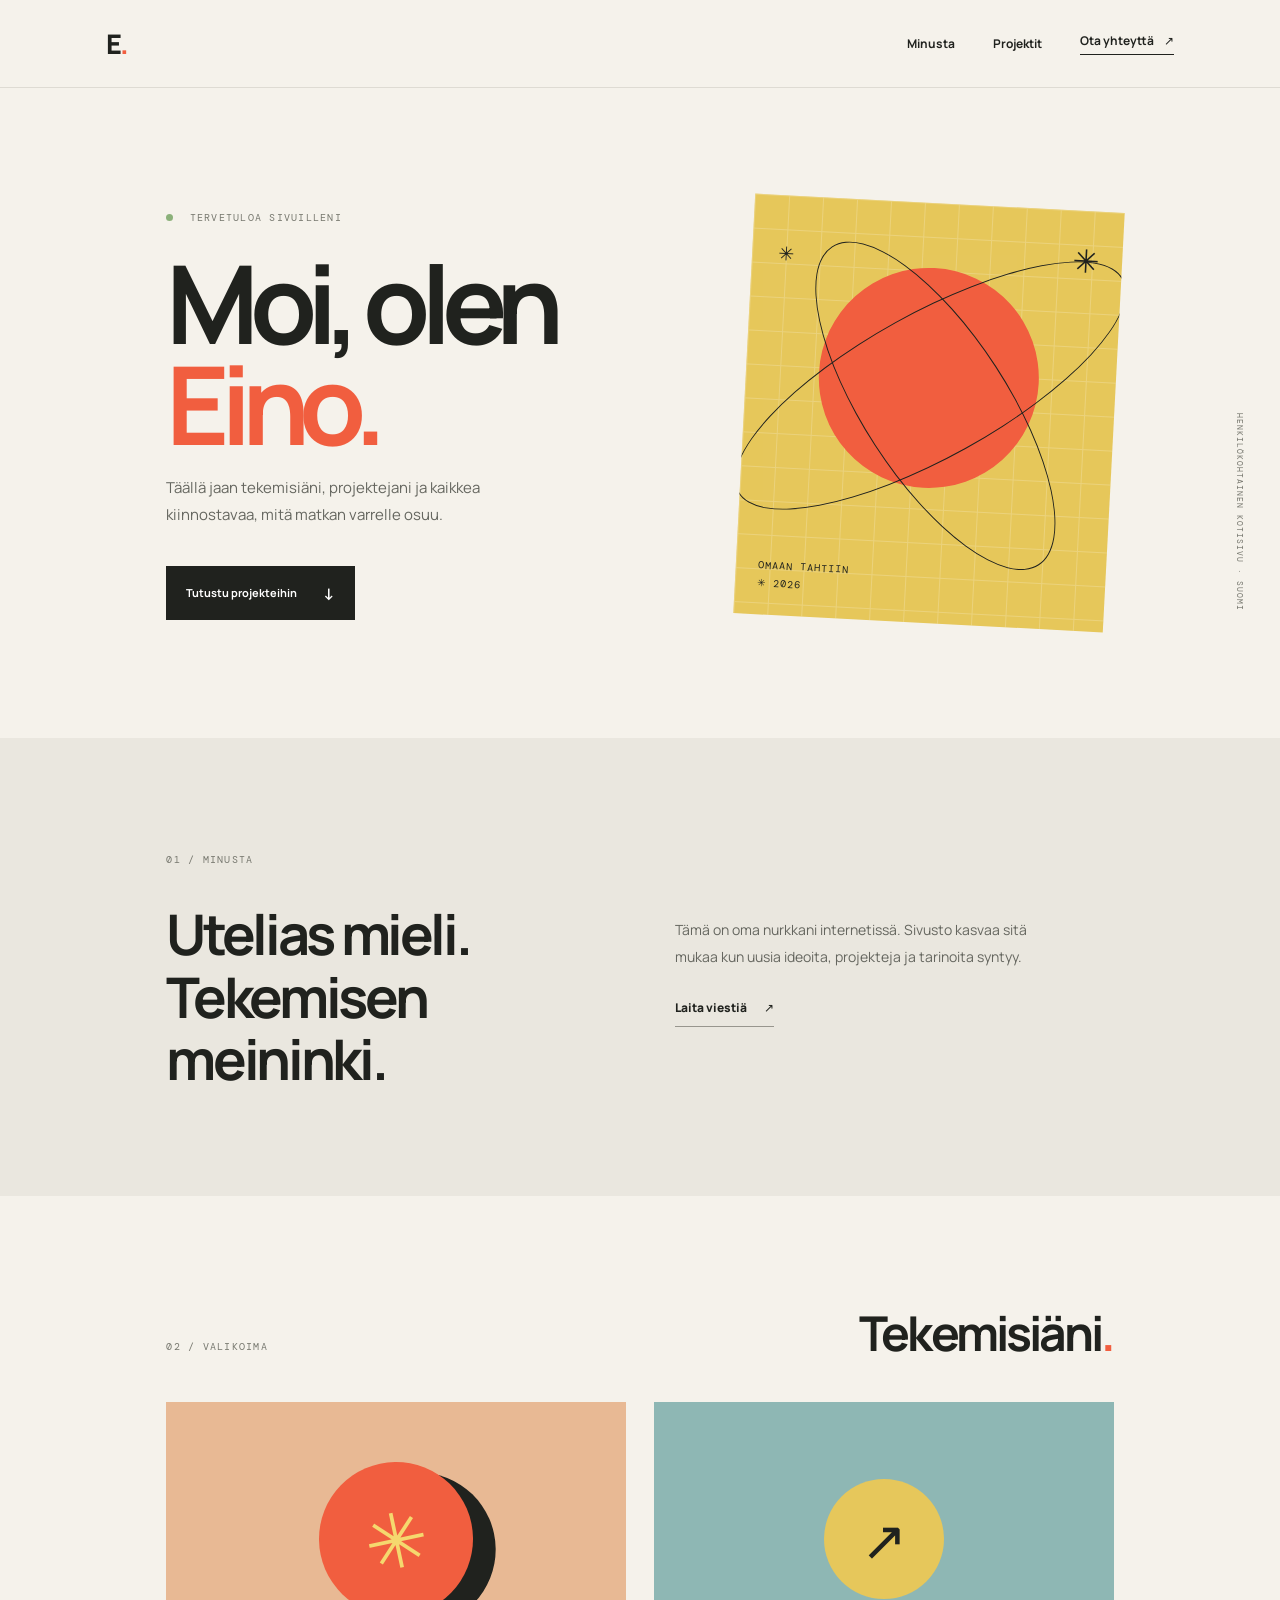
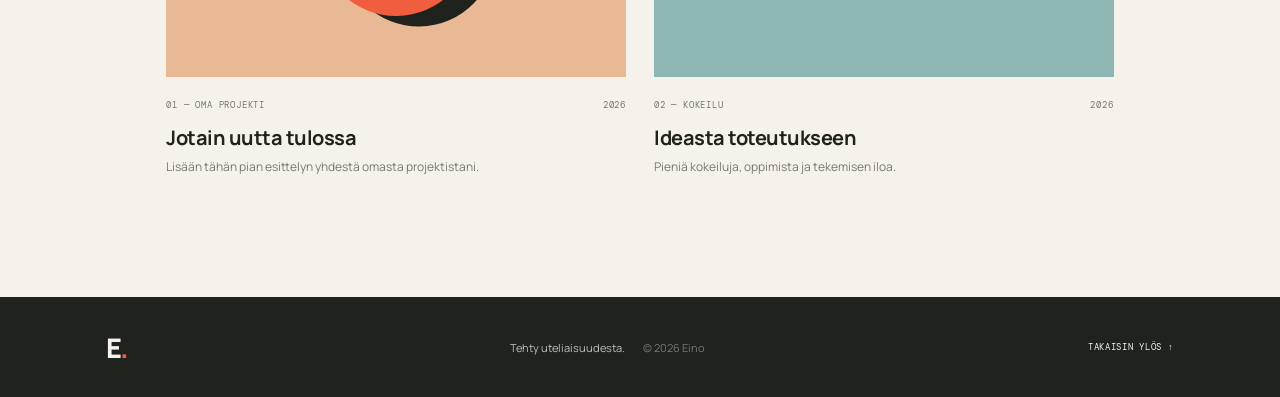
==== index.html @ bc787da9 "Create Finnish personal website with Pages deployment" ====
<!doctype html>
<html lang="fi">
  <head>
    <meta charset="utf-8" />
    <meta name="viewport" content="width=device-width, initial-scale=1" />
    <meta name="theme-color" content="#f5f2eb" />
    <meta name="description" content="Eino – henkilökohtainen kotisivu ja valikoima projekteja." />
    <title>Eino — kotisivu</title>
    <link rel="preconnect" href="https://fonts.googleapis.com" />
    <link rel="preconnect" href="https://fonts.gstatic.com" crossorigin />
    <link href="https://fonts.googleapis.com/css2?family=DM+Mono:wght@400;500&family=Manrope:wght@400;500;600;700;800&display=swap" rel="stylesheet" />
    <link rel="stylesheet" href="style.css" />
  </head>
  <body>
    <header class="topbar">
      <a class="wordmark" href="#alku" aria-label="Eino, alkuun">E<span>.</span></a>
      <nav aria-label="Päänavigaatio">
        <a href="#minusta">Minusta</a>
        <a href="#projektit">Projektit</a>
        <a class="nav-contact" href="https://github.com/Eino050">Ota yhteyttä <span>↗</span></a>
      </nav>
    </header>

    <main>
      <section class="hero" id="alku">
        <div class="hero-copy">
          <p class="eyebrow"><span class="status-dot"></span> TERVETULOA SIVUILLENI</p>
          <h1>Moi, olen<br /><span>Eino.</span></h1>
          <p class="intro">Täällä jaan tekemisiäni, projektejani ja kaikkea kiinnostavaa, mitä matkan varrelle osuu.</p>
          <a class="button" href="#projektit">Tutustu projekteihin <span>↓</span></a>
        </div>
        <div class="hero-art" aria-label="Abstrakti värikäs taideteos" role="img">
          <div class="art-grid"></div>
          <div class="sun"></div>
          <div class="orbit orbit-one"></div>
          <div class="orbit orbit-two"></div>
          <div class="art-label">OMAAN TAHTIIN<br />✳︎ 2026</div>
          <span class="spark spark-one">✳</span><span class="spark spark-two">✳</span>
        </div>
        <span class="vertical-note">HENKILÖKOHTAINEN KOTISIVU · SUOMI</span>
      </section>

      <section class="about section" id="minusta">
        <p class="eyebrow">01 / MINUSTA</p>
        <div class="about-content">
          <h2>Utelias mieli.<br />Tekemisen meininki.</h2>
          <div>
            <p>Tämä on oma nurkkani internetissä. Sivusto kasvaa sitä mukaa kun uusia ideoita, projekteja ja tarinoita syntyy.</p>
            <a class="text-link" href="https://github.com/Eino050">Laita viestiä <span>↗</span></a>
          </div>
        </div>
      </section>

      <section class="projects section" id="projektit">
        <div class="section-heading">
          <p class="eyebrow">02 / VALIKOIMA</p>
          <h2>Tekemisiäni<span>.</span></h2>
        </div>
        <div class="project-grid">
          <article class="project-card project-orange">
            <div class="project-visual visual-shape"><span>✳</span></div>
            <div class="project-meta"><span>01 — OMA PROJEKTI</span><span>2026</span></div>
            <h3>Jotain uutta tulossa</h3>
            <p>Lisään tähän pian esittelyn yhdestä omasta projektistani.</p>
          </article>
          <article class="project-card project-blue">
            <div class="project-visual visual-lines"><span>↗</span></div>
            <div class="project-meta"><span>02 — KOKEILU</span><span>2026</span></div>
            <h3>Ideasta toteutukseen</h3>
            <p>Pieniä kokeiluja, oppimista ja tekemisen iloa.</p>
          </article>
        </div>
      </section>
    </main>

    <footer>
      <a class="wordmark" href="#alku">E<span>.</span></a>
      <p>Tehty uteliaisuudesta. <span>© 2026 Eino</span></p>
      <a class="back-top" href="#alku">TAKAISIN YLÖS ↑</a>
    </footer>
  </body>
</html>
---- style.css ----
:root {
  font-family: "Manrope", sans-serif;
  color: #20221e;
  background: #f5f2eb;
  font-synthesis: none;
  text-rendering: optimizeLegibility;
  --paper: #f5f2eb;
  --ink: #20221e;
  --orange: #f15e3f;
  --mono: "DM Mono", monospace;
}

* { box-sizing: border-box; }
html { scroll-behavior: smooth; }
body { margin: 0; }
a { color: inherit; text-decoration: none; }
.topbar { height: 88px; padding: 0 8.3%; display: flex; justify-content: space-between; align-items: center; border-bottom: 1px solid #dedbd3; }
.wordmark { font-size: 27px; font-weight: 800; letter-spacing: -2px; }
.wordmark span, .section-heading h2 span { color: var(--orange); }
nav { display: flex; align-items: center; gap: 38px; font-size: 12px; font-weight: 700; }
nav a { transition: color .2s; }
nav a:hover, .text-link:hover { color: var(--orange); }
.nav-contact { border-bottom: 1px solid var(--ink); padding-bottom: 5px; }
.nav-contact span { margin-left: 8px; }
.hero { min-height: 650px; padding: 95px 13% 100px; display: flex; align-items: center; position: relative; overflow: hidden; }
.hero-copy { width: 52%; position: relative; z-index: 2; }
.eyebrow { font: 10px var(--mono); letter-spacing: 1.25px; color: #77786f; }
.status-dot { display: inline-block; width: 7px; height: 7px; margin-right: 9px; background: #8bb17a; border-radius: 50%; }
h1 { margin: 29px 0 20px; font-size: clamp(68px, 8.5vw, 112px); line-height: .92; letter-spacing: -.09em; font-weight: 700; }
h1 span { color: var(--orange); }
.intro { max-width: 365px; color: #65665f; font-size: 15px; line-height: 1.8; }
.button { display: inline-flex; gap: 26px; align-items: center; margin-top: 23px; padding: 16px 20px; background: var(--ink); color: white; font-size: 11px; font-weight: 700; transition: transform .2s, background .2s; }
.button:hover { background: var(--orange); transform: translateY(-2px); }
.button span { font-size: 16px; }
.hero-art { width: 370px; height: 420px; background: #e6c75b; position: absolute; right: 13%; top: 50%; transform: translateY(-50%) rotate(3deg); overflow: hidden; }
.art-grid { position: absolute; inset: 0; opacity: .2; background-image: linear-gradient(#fff 1px, transparent 1px), linear-gradient(90deg, #fff 1px, transparent 1px); background-size: 34px 34px; }
.sun { position: absolute; width: 220px; height: 220px; border-radius: 50%; background: #f15e3f; top: 65px; left: 73px; }
.orbit { position: absolute; border: 1px solid #20221e; border-radius: 50%; width: 440px; height: 145px; left: -35px; top: 110px; transform: rotate(-32deg); }
.orbit-two { transform: rotate(54deg); width: 380px; left: 1px; top: 130px; }
.art-label { position: absolute; bottom: 22px; left: 22px; font: 10px/1.8 var(--mono); letter-spacing: 1px; }
.spark { position: absolute; font-size: 32px; }.spark-one { right: 23px; top: 28px; }.spark-two { left: 26px; top: 45px; font-size: 19px; }
.vertical-note { position: absolute; right: 35px; top: 50%; writing-mode: vertical-rl; font: 8px var(--mono); letter-spacing: 1px; color: #77786f; }
.section { padding: 105px 13%; }
.about { background: #eae7df; }
.about-content { display: grid; grid-template-columns: 1fr 1fr; gap: 70px; align-items: start; margin-top: 37px; }
h2 { margin: 0; font-size: clamp(34px, 4.5vw, 56px); line-height: 1.12; letter-spacing: -.06em; }
.about-content > div { max-width: 390px; color: #65665f; font-size: 14px; line-height: 1.9; }
.text-link { display: inline-block; margin-top: 13px; color: var(--ink); font-weight: 800; font-size: 12px; border-bottom: 1px solid #98968e; padding-bottom: 6px; }
.text-link span { margin-left: 15px; }
.projects { padding-top: 110px; padding-bottom: 120px; }
.section-heading { display: flex; justify-content: space-between; align-items: end; margin-bottom: 42px; }
.section-heading .eyebrow { margin-bottom: 7px; }
.section-heading h2 { font-size: 48px; }
.project-grid { display: grid; grid-template-columns: 1fr 1fr; gap: 28px; }
.project-visual { height: 275px; display: grid; place-items: center; overflow: hidden; }
.project-orange .project-visual { background: #e8b994; }
.project-blue .project-visual { background: #8eb7b4; }
.visual-shape span { width: 154px; height: 154px; display: grid; place-items: center; border-radius: 50%; background: var(--orange); font-size: 76px; color: #f5d86e; box-shadow: 20px 15px 0 #20221e; transform: rotate(-12deg); }
.visual-lines { background-image: repeating-linear-gradient(135deg, transparent 0 20px, #20221e 21px 22px); }
.visual-lines span { width: 120px; height: 120px; display: grid; place-items: center; background: #e6c75b; border-radius: 50%; font-size: 55px; }
.project-meta { display: flex; justify-content: space-between; margin-top: 22px; font: 9px var(--mono); letter-spacing: .8px; color: #77786f; }
.project-card h3 { margin: 13px 0 6px; font-size: 20px; letter-spacing: -.5px; }
.project-card > p { margin: 0; color: #77786f; font-size: 12px; line-height: 1.7; }
footer { min-height: 100px; padding: 25px 8.3%; display: flex; align-items: center; justify-content: space-between; background: var(--ink); color: var(--paper); }
footer p { font-size: 11px; color: #c2c1b9; } footer p span { margin-left: 16px; color: #77786f; }
.back-top { font: 9px var(--mono); letter-spacing: .7px; }

@media (max-width: 760px) {
  .topbar { height: 72px; padding: 0 6%; } nav { gap: 17px; font-size: 10px; } nav a:first-child { display: none; }
  .hero { min-height: 790px; padding: 60px 8%; align-items: flex-start; }
  .hero-copy { width: 100%; } h1 { font-size: 78px; }
  .hero-art { width: min(76vw, 350px); height: 340px; top: auto; bottom: 40px; right: 12%; transform: rotate(3deg); }
  .sun { width: 180px; height: 180px; left: calc(50% - 90px); top: 54px; }
  .vertical-note { display: none; }
  .section { padding: 75px 8%; }
  .about-content { grid-template-columns: 1fr; gap: 25px; }
  .section-heading { display: block; } .section-heading h2 { font-size: 42px; margin-top: 20px; }
  .project-grid { grid-template-columns: 1fr; gap: 42px; }
  .project-visual { height: 260px; }
  footer { padding: 24px 6%; gap: 14px; flex-wrap: wrap; } footer p { font-size: 10px; } footer p span { display: block; margin: 5px 0 0; }
}
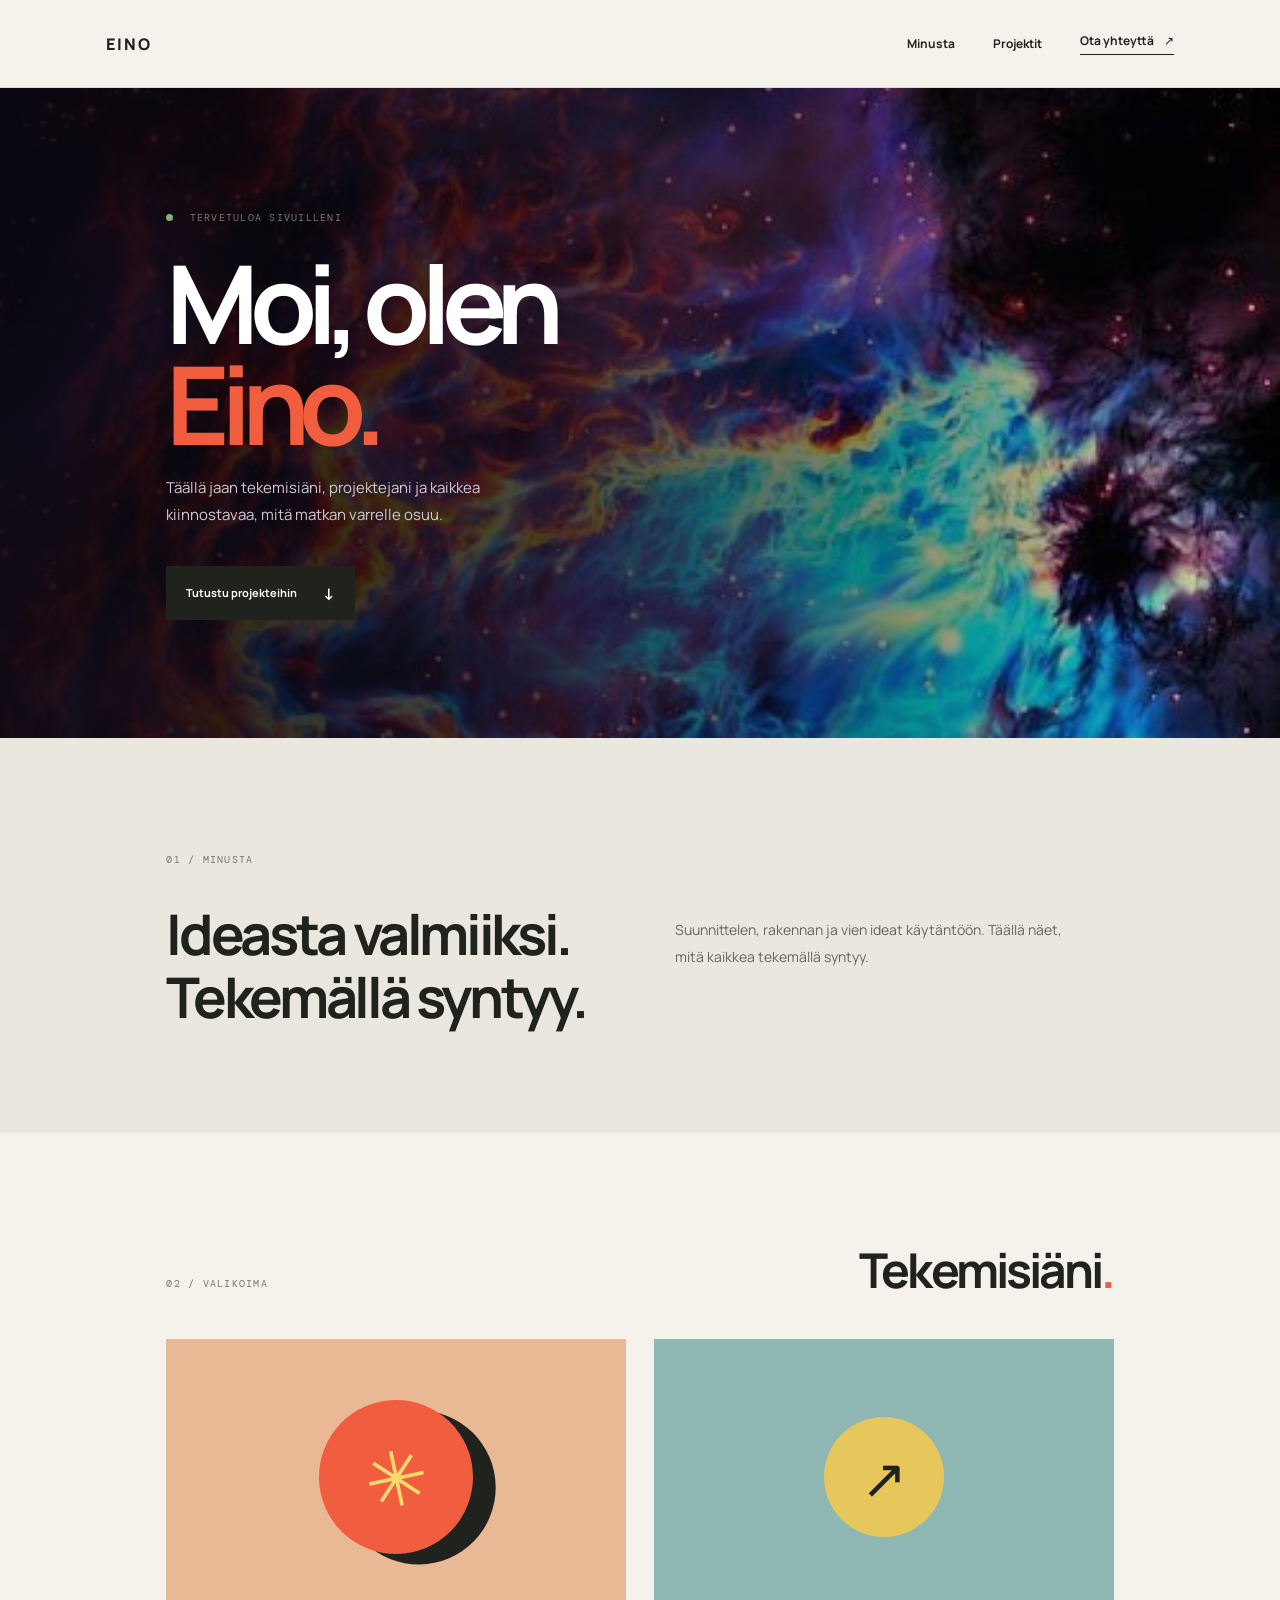
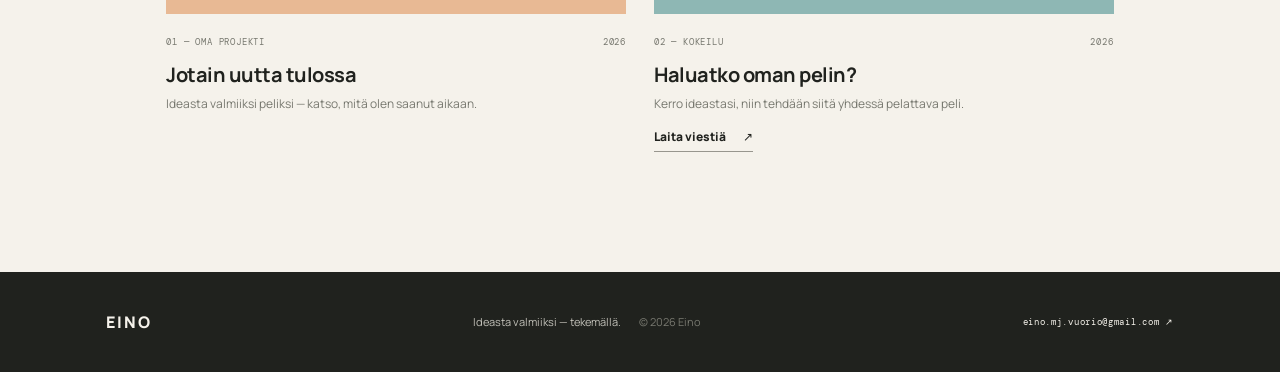
==== commit f631e207: "Update website background and contact details" ====
--- a/index.html
+++ b/index.html
@@ -13,11 +13,11 @@
   </head>
   <body>
     <header class="topbar">
-      <a class="wordmark" href="#alku" aria-label="Eino, alkuun">E<span>.</span></a>
+      <a class="wordmark" href="#alku" aria-label="Eino, alkuun">EINO</a>
       <nav aria-label="Päänavigaatio">
         <a href="#minusta">Minusta</a>
         <a href="#projektit">Projektit</a>
-        <a class="nav-contact" href="https://github.com/Eino050">Ota yhteyttä <span>↗</span></a>
+        <a class="nav-contact" href="mailto:eino.mj.vuorio@gmail.com">Ota yhteyttä <span>↗</span></a>
       </nav>
     </header>
 
@@ -29,24 +29,15 @@
           <p class="intro">Täällä jaan tekemisiäni, projektejani ja kaikkea kiinnostavaa, mitä matkan varrelle osuu.</p>
           <a class="button" href="#projektit">Tutustu projekteihin <span>↓</span></a>
         </div>
-        <div class="hero-art" aria-label="Abstrakti värikäs taideteos" role="img">
-          <div class="art-grid"></div>
-          <div class="sun"></div>
-          <div class="orbit orbit-one"></div>
-          <div class="orbit orbit-two"></div>
-          <div class="art-label">OMAAN TAHTIIN<br />✳︎ 2026</div>
-          <span class="spark spark-one">✳</span><span class="spark spark-two">✳</span>
-        </div>
-        <span class="vertical-note">HENKILÖKOHTAINEN KOTISIVU · SUOMI</span>
+        <div class="hero-art" aria-label="Värikäs tähtisumu" role="img"></div>
       </section>
 
       <section class="about section" id="minusta">
         <p class="eyebrow">01 / MINUSTA</p>
         <div class="about-content">
-          <h2>Utelias mieli.<br />Tekemisen meininki.</h2>
+          <h2>Ideasta valmiiksi.<br />Tekemällä syntyy.</h2>
           <div>
-            <p>Tämä on oma nurkkani internetissä. Sivusto kasvaa sitä mukaa kun uusia ideoita, projekteja ja tarinoita syntyy.</p>
-            <a class="text-link" href="https://github.com/Eino050">Laita viestiä <span>↗</span></a>
+            <p>Suunnittelen, rakennan ja vien ideat käytäntöön. Täällä näet, mitä kaikkea tekemällä syntyy.</p>
           </div>
         </div>
       </section>
@@ -61,22 +52,23 @@
             <div class="project-visual visual-shape"><span>✳</span></div>
             <div class="project-meta"><span>01 — OMA PROJEKTI</span><span>2026</span></div>
             <h3>Jotain uutta tulossa</h3>
-            <p>Lisään tähän pian esittelyn yhdestä omasta projektistani.</p>
+            <p>Ideasta valmiiksi peliksi — katso, mitä olen saanut aikaan.</p>
           </article>
           <article class="project-card project-blue">
             <div class="project-visual visual-lines"><span>↗</span></div>
             <div class="project-meta"><span>02 — KOKEILU</span><span>2026</span></div>
-            <h3>Ideasta toteutukseen</h3>
-            <p>Pieniä kokeiluja, oppimista ja tekemisen iloa.</p>
+            <h3>Haluatko oman pelin?</h3>
+            <p>Kerro ideastasi, niin tehdään siitä yhdessä pelattava peli.</p>
+            <a class="text-link" href="mailto:eino.mj.vuorio@gmail.com">Laita viestiä <span>↗</span></a>
           </article>
         </div>
       </section>
     </main>
 
     <footer>
-      <a class="wordmark" href="#alku">E<span>.</span></a>
-      <p>Tehty uteliaisuudesta. <span>© 2026 Eino</span></p>
-      <a class="back-top" href="#alku">TAKAISIN YLÖS ↑</a>
+      <a class="wordmark" href="#alku">EINO</a>
+      <p>Ideasta valmiiksi — tekemällä. <span>© 2026 Eino</span></p>
+      <a class="back-top" href="mailto:eino.mj.vuorio@gmail.com">eino.mj.vuorio@gmail.com ↗</a>
     </footer>
   </body>
 </html>
--- a/style.css
+++ b/style.css
@@ -15,24 +15,25 @@
 body { margin: 0; }
 a { color: inherit; text-decoration: none; }
 .topbar { height: 88px; padding: 0 8.3%; display: flex; justify-content: space-between; align-items: center; border-bottom: 1px solid #dedbd3; }
-.wordmark { font-size: 27px; font-weight: 800; letter-spacing: -2px; }
+.wordmark { font-size: 16px; font-weight: 800; letter-spacing: 2px; }
 .wordmark span, .section-heading h2 span { color: var(--orange); }
 nav { display: flex; align-items: center; gap: 38px; font-size: 12px; font-weight: 700; }
 nav a { transition: color .2s; }
 nav a:hover, .text-link:hover { color: var(--orange); }
 .nav-contact { border-bottom: 1px solid var(--ink); padding-bottom: 5px; }
 .nav-contact span { margin-left: 8px; }
-.hero { min-height: 650px; padding: 95px 13% 100px; display: flex; align-items: center; position: relative; overflow: hidden; }
+.hero { min-height: 650px; padding: 95px 13% 100px; display: flex; align-items: center; position: relative; overflow: hidden; background: #09070f; color: #fff; }
+.hero::before { content: ""; position: absolute; inset: 0; background: linear-gradient(90deg, rgba(9,7,15,.92), rgba(9,7,15,.72) 44%, rgba(9,7,15,.15)), url("nebula.jpg") center / cover no-repeat; }
 .hero-copy { width: 52%; position: relative; z-index: 2; }
 .eyebrow { font: 10px var(--mono); letter-spacing: 1.25px; color: #77786f; }
 .status-dot { display: inline-block; width: 7px; height: 7px; margin-right: 9px; background: #8bb17a; border-radius: 50%; }
 h1 { margin: 29px 0 20px; font-size: clamp(68px, 8.5vw, 112px); line-height: .92; letter-spacing: -.09em; font-weight: 700; }
 h1 span { color: var(--orange); }
-.intro { max-width: 365px; color: #65665f; font-size: 15px; line-height: 1.8; }
+.intro { max-width: 365px; color: #d0ccd5; font-size: 15px; line-height: 1.8; }
 .button { display: inline-flex; gap: 26px; align-items: center; margin-top: 23px; padding: 16px 20px; background: var(--ink); color: white; font-size: 11px; font-weight: 700; transition: transform .2s, background .2s; }
 .button:hover { background: var(--orange); transform: translateY(-2px); }
 .button span { font-size: 16px; }
-.hero-art { width: 370px; height: 420px; background: #e6c75b; position: absolute; right: 13%; top: 50%; transform: translateY(-50%) rotate(3deg); overflow: hidden; }
+.hero-art { display: none; }
 .art-grid { position: absolute; inset: 0; opacity: .2; background-image: linear-gradient(#fff 1px, transparent 1px), linear-gradient(90deg, #fff 1px, transparent 1px); background-size: 34px 34px; }
 .sun { position: absolute; width: 220px; height: 220px; border-radius: 50%; background: #f15e3f; top: 65px; left: 73px; }
 .orbit { position: absolute; border: 1px solid #20221e; border-radius: 50%; width: 440px; height: 145px; left: -35px; top: 110px; transform: rotate(-32deg); }
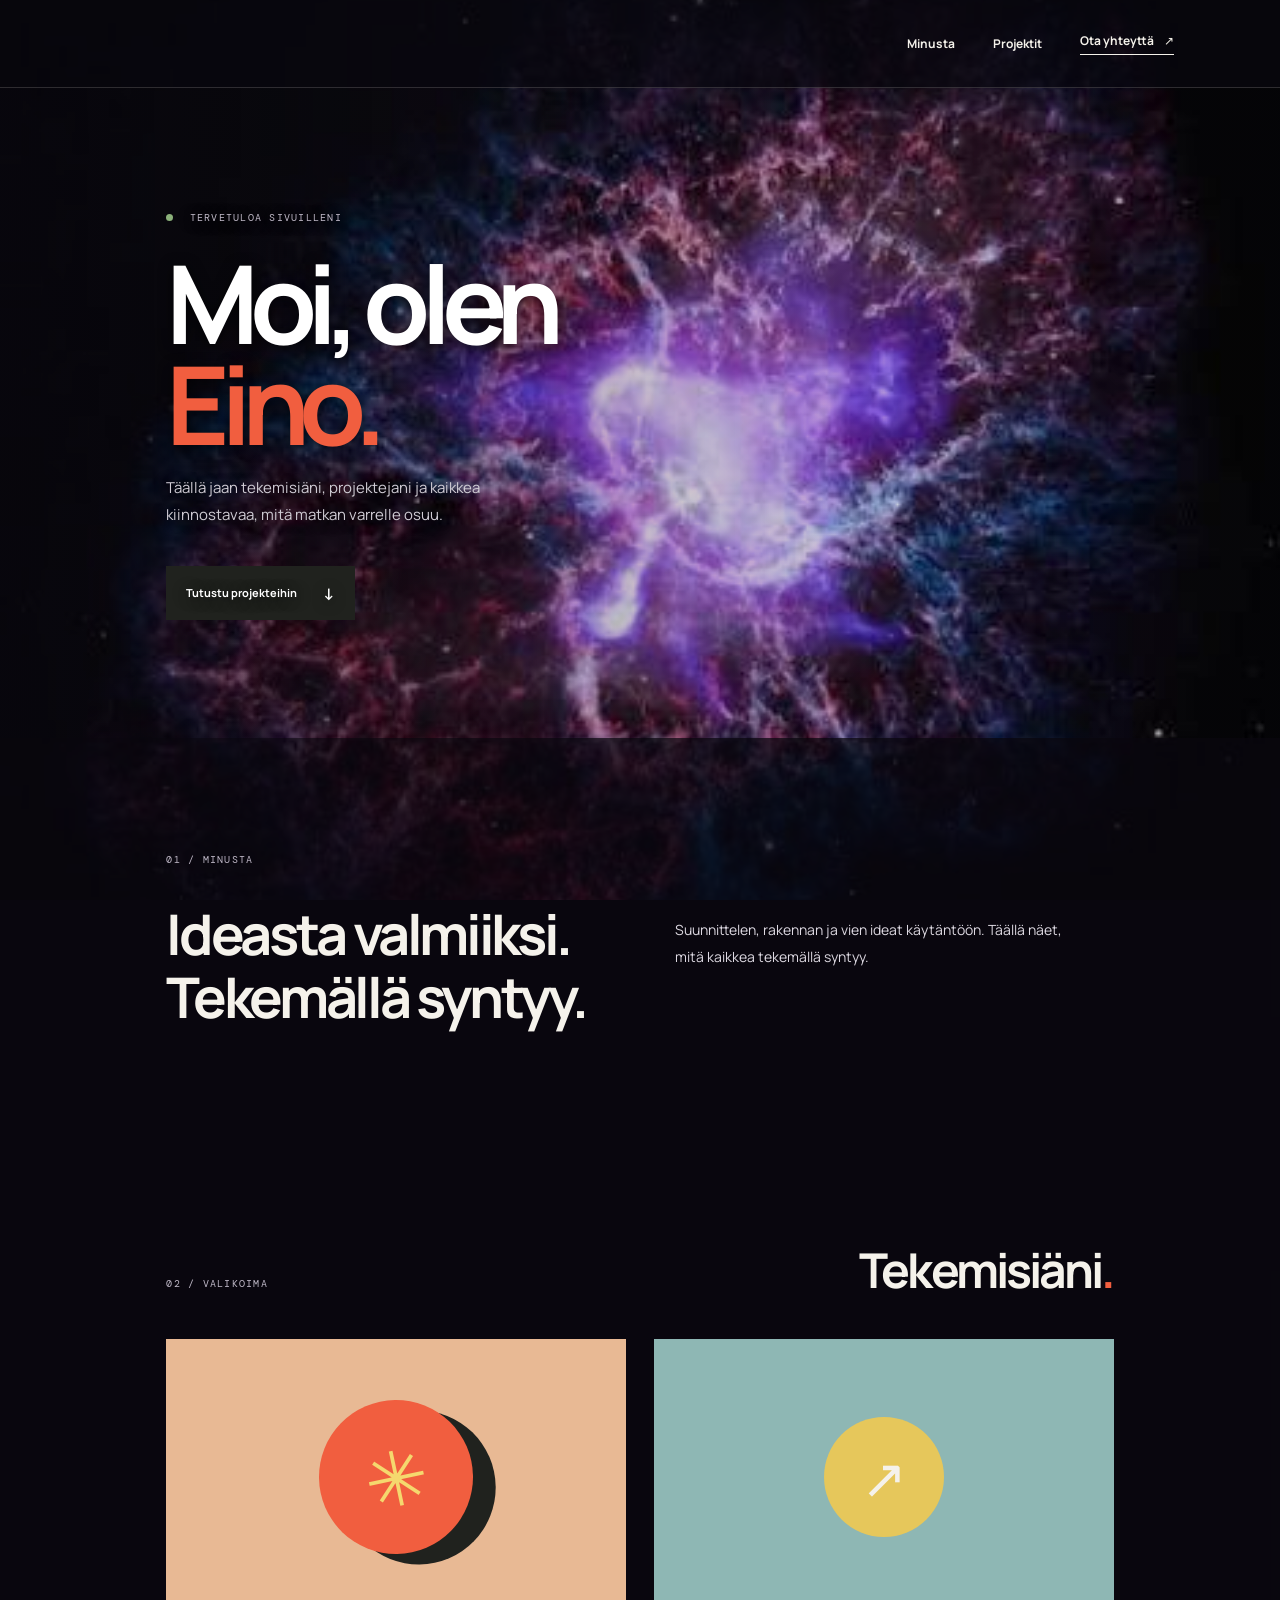
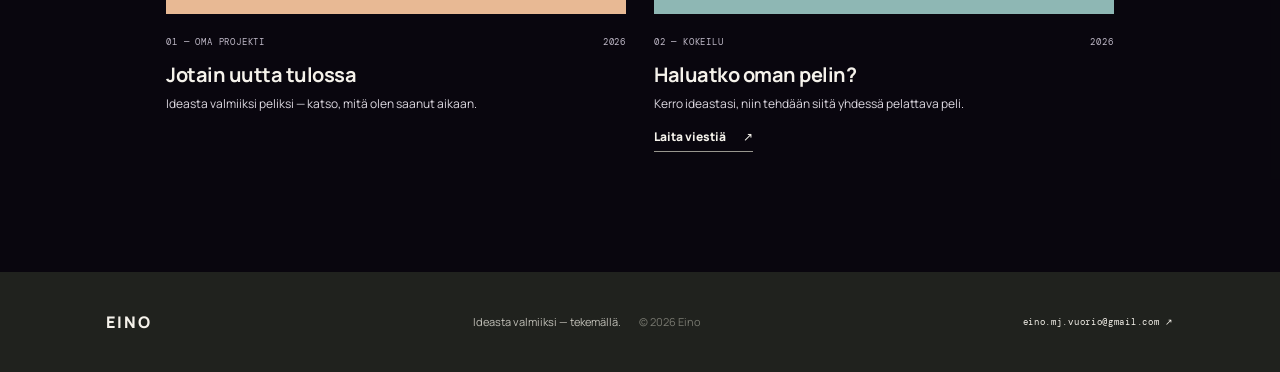
==== commit edc2f2ac: "Add requested nebula background" ====
--- a/index.html
+++ b/index.html
@@ -9,11 +9,10 @@
     <link rel="preconnect" href="https://fonts.googleapis.com" />
     <link rel="preconnect" href="https://fonts.gstatic.com" crossorigin />
     <link href="https://fonts.googleapis.com/css2?family=DM+Mono:wght@400;500&family=Manrope:wght@400;500;600;700;800&display=swap" rel="stylesheet" />
-    <link rel="stylesheet" href="style.css" />
+    <link rel="stylesheet" href="style.css?v=2" />
   </head>
   <body>
     <header class="topbar">
-      <a class="wordmark" href="#alku" aria-label="Eino, alkuun">EINO</a>
       <nav aria-label="Päänavigaatio">
         <a href="#minusta">Minusta</a>
         <a href="#projektit">Projektit</a>
@@ -29,7 +28,6 @@
           <p class="intro">Täällä jaan tekemisiäni, projektejani ja kaikkea kiinnostavaa, mitä matkan varrelle osuu.</p>
           <a class="button" href="#projektit">Tutustu projekteihin <span>↓</span></a>
         </div>
-        <div class="hero-art" aria-label="Värikäs tähtisumu" role="img"></div>
       </section>
 
       <section class="about section" id="minusta">
--- a/style.css
+++ b/style.css
@@ -1,7 +1,7 @@
 :root {
   font-family: "Manrope", sans-serif;
-  color: #20221e;
-  background: #f5f2eb;
+  color: #f5f2eb;
+  background: #09070f;
   font-synthesis: none;
   text-rendering: optimizeLegibility;
   --paper: #f5f2eb;
@@ -12,20 +12,21 @@
 
 * { box-sizing: border-box; }
 html { scroll-behavior: smooth; }
-body { margin: 0; }
+body { margin: 0; isolation: isolate; }
+body::before { content: ""; position: fixed; inset: 0; z-index: -1; background: #09070f url("tahtisumu.png") center / cover no-repeat; }
 a { color: inherit; text-decoration: none; }
-.topbar { height: 88px; padding: 0 8.3%; display: flex; justify-content: space-between; align-items: center; border-bottom: 1px solid #dedbd3; }
+.topbar { height: 88px; padding: 0 8.3%; display: flex; justify-content: flex-end; align-items: center; border-bottom: 1px solid rgba(245,242,235,.16); background: rgba(9,7,15,.76); }
 .wordmark { font-size: 16px; font-weight: 800; letter-spacing: 2px; }
 .wordmark span, .section-heading h2 span { color: var(--orange); }
 nav { display: flex; align-items: center; gap: 38px; font-size: 12px; font-weight: 700; }
 nav a { transition: color .2s; }
 nav a:hover, .text-link:hover { color: var(--orange); }
-.nav-contact { border-bottom: 1px solid var(--ink); padding-bottom: 5px; }
+.nav-contact { border-bottom: 1px solid currentColor; padding-bottom: 5px; }
 .nav-contact span { margin-left: 8px; }
-.hero { min-height: 650px; padding: 95px 13% 100px; display: flex; align-items: center; position: relative; overflow: hidden; background: #09070f; color: #fff; }
-.hero::before { content: ""; position: absolute; inset: 0; background: linear-gradient(90deg, rgba(9,7,15,.92), rgba(9,7,15,.72) 44%, rgba(9,7,15,.15)), url("nebula.jpg") center / cover no-repeat; }
-.hero-copy { width: 52%; position: relative; z-index: 2; }
-.eyebrow { font: 10px var(--mono); letter-spacing: 1.25px; color: #77786f; }
+.hero { min-height: 650px; padding: 95px 13% 100px; display: flex; align-items: center; position: relative; overflow: hidden; color: #fff; }
+.hero::before { content: ""; position: absolute; inset: 0; background: linear-gradient(90deg, rgba(9,7,15,.7), rgba(9,7,15,.24) 44%, rgba(9,7,15,.05)); }
+.hero-copy { width: 52%; position: relative; z-index: 2; text-shadow: 0 2px 14px rgba(0,0,0,.7); }
+.eyebrow { font: 10px var(--mono); letter-spacing: 1.25px; color: #c0b9c8; }
 .status-dot { display: inline-block; width: 7px; height: 7px; margin-right: 9px; background: #8bb17a; border-radius: 50%; }
 h1 { margin: 29px 0 20px; font-size: clamp(68px, 8.5vw, 112px); line-height: .92; letter-spacing: -.09em; font-weight: 700; }
 h1 span { color: var(--orange); }
@@ -33,22 +34,14 @@
 .button { display: inline-flex; gap: 26px; align-items: center; margin-top: 23px; padding: 16px 20px; background: var(--ink); color: white; font-size: 11px; font-weight: 700; transition: transform .2s, background .2s; }
 .button:hover { background: var(--orange); transform: translateY(-2px); }
 .button span { font-size: 16px; }
-.hero-art { display: none; }
-.art-grid { position: absolute; inset: 0; opacity: .2; background-image: linear-gradient(#fff 1px, transparent 1px), linear-gradient(90deg, #fff 1px, transparent 1px); background-size: 34px 34px; }
-.sun { position: absolute; width: 220px; height: 220px; border-radius: 50%; background: #f15e3f; top: 65px; left: 73px; }
-.orbit { position: absolute; border: 1px solid #20221e; border-radius: 50%; width: 440px; height: 145px; left: -35px; top: 110px; transform: rotate(-32deg); }
-.orbit-two { transform: rotate(54deg); width: 380px; left: 1px; top: 130px; }
-.art-label { position: absolute; bottom: 22px; left: 22px; font: 10px/1.8 var(--mono); letter-spacing: 1px; }
-.spark { position: absolute; font-size: 32px; }.spark-one { right: 23px; top: 28px; }.spark-two { left: 26px; top: 45px; font-size: 19px; }
-.vertical-note { position: absolute; right: 35px; top: 50%; writing-mode: vertical-rl; font: 8px var(--mono); letter-spacing: 1px; color: #77786f; }
 .section { padding: 105px 13%; }
-.about { background: #eae7df; }
+.about { background: rgba(9,7,15,.78); }
 .about-content { display: grid; grid-template-columns: 1fr 1fr; gap: 70px; align-items: start; margin-top: 37px; }
 h2 { margin: 0; font-size: clamp(34px, 4.5vw, 56px); line-height: 1.12; letter-spacing: -.06em; }
-.about-content > div { max-width: 390px; color: #65665f; font-size: 14px; line-height: 1.9; }
-.text-link { display: inline-block; margin-top: 13px; color: var(--ink); font-weight: 800; font-size: 12px; border-bottom: 1px solid #98968e; padding-bottom: 6px; }
+.about-content > div { max-width: 390px; color: #ded9e2; font-size: 14px; line-height: 1.9; }
+.text-link { display: inline-block; margin-top: 13px; color: var(--paper); font-weight: 800; font-size: 12px; border-bottom: 1px solid #98968e; padding-bottom: 6px; }
 .text-link span { margin-left: 15px; }
-.projects { padding-top: 110px; padding-bottom: 120px; }
+.projects { padding-top: 110px; padding-bottom: 120px; background: rgba(9,7,15,.78); }
 .section-heading { display: flex; justify-content: space-between; align-items: end; margin-bottom: 42px; }
 .section-heading .eyebrow { margin-bottom: 7px; }
 .section-heading h2 { font-size: 48px; }
@@ -59,20 +52,17 @@
 .visual-shape span { width: 154px; height: 154px; display: grid; place-items: center; border-radius: 50%; background: var(--orange); font-size: 76px; color: #f5d86e; box-shadow: 20px 15px 0 #20221e; transform: rotate(-12deg); }
 .visual-lines { background-image: repeating-linear-gradient(135deg, transparent 0 20px, #20221e 21px 22px); }
 .visual-lines span { width: 120px; height: 120px; display: grid; place-items: center; background: #e6c75b; border-radius: 50%; font-size: 55px; }
-.project-meta { display: flex; justify-content: space-between; margin-top: 22px; font: 9px var(--mono); letter-spacing: .8px; color: #77786f; }
+.project-meta { display: flex; justify-content: space-between; margin-top: 22px; font: 9px var(--mono); letter-spacing: .8px; color: #c0b9c8; }
 .project-card h3 { margin: 13px 0 6px; font-size: 20px; letter-spacing: -.5px; }
-.project-card > p { margin: 0; color: #77786f; font-size: 12px; line-height: 1.7; }
+.project-card > p { margin: 0; color: #ded9e2; font-size: 12px; line-height: 1.7; }
 footer { min-height: 100px; padding: 25px 8.3%; display: flex; align-items: center; justify-content: space-between; background: var(--ink); color: var(--paper); }
 footer p { font-size: 11px; color: #c2c1b9; } footer p span { margin-left: 16px; color: #77786f; }
 .back-top { font: 9px var(--mono); letter-spacing: .7px; }
 
 @media (max-width: 760px) {
   .topbar { height: 72px; padding: 0 6%; } nav { gap: 17px; font-size: 10px; } nav a:first-child { display: none; }
-  .hero { min-height: 790px; padding: 60px 8%; align-items: flex-start; }
-  .hero-copy { width: 100%; } h1 { font-size: 78px; }
-  .hero-art { width: min(76vw, 350px); height: 340px; top: auto; bottom: 40px; right: 12%; transform: rotate(3deg); }
-  .sun { width: 180px; height: 180px; left: calc(50% - 90px); top: 54px; }
-  .vertical-note { display: none; }
+  .hero { min-height: 600px; padding: 60px 8%; }
+  .hero-copy { width: 100%; } h1 { font-size: clamp(52px, 16vw, 78px); }
   .section { padding: 75px 8%; }
   .about-content { grid-template-columns: 1fr; gap: 25px; }
   .section-heading { display: block; } .section-heading h2 { font-size: 42px; margin-top: 20px; }
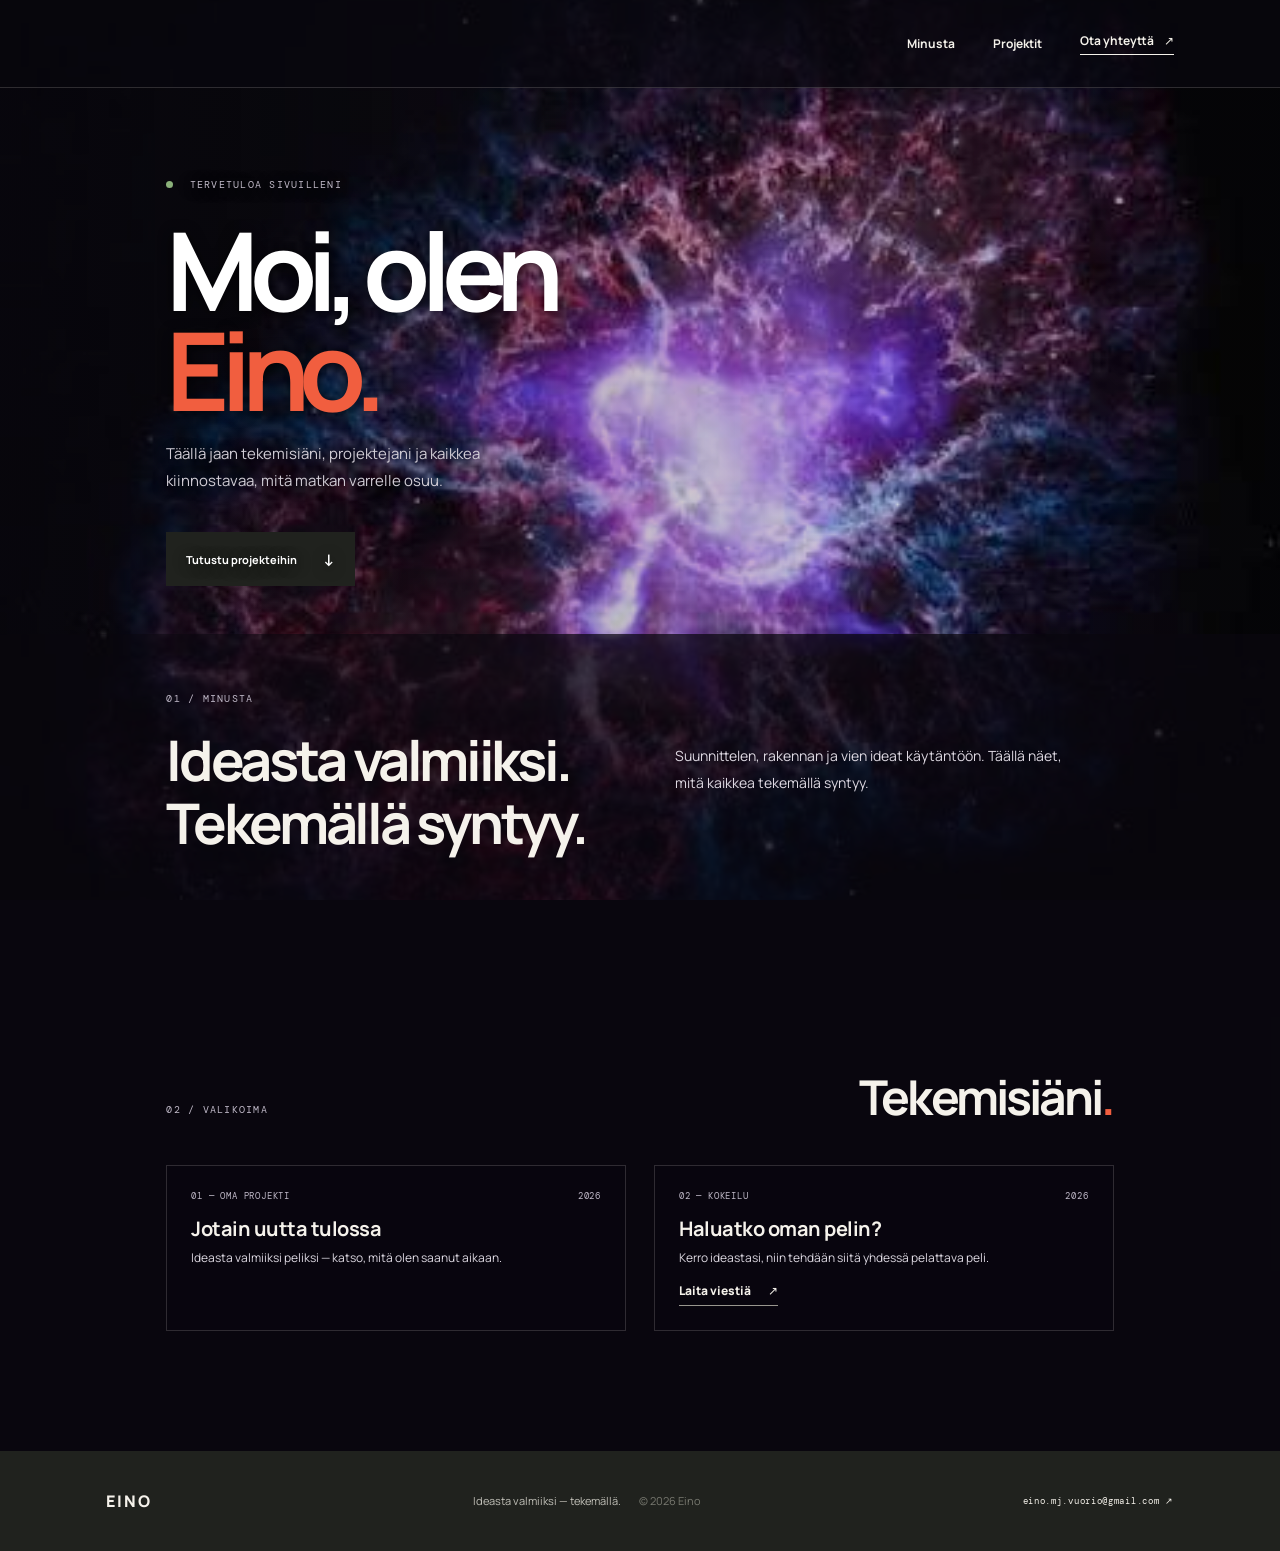
==== commit 45458f6a: "Tighten layout and remove project illustrations" ====
--- a/index.html
+++ b/index.html
@@ -9,7 +9,7 @@
     <link rel="preconnect" href="https://fonts.googleapis.com" />
     <link rel="preconnect" href="https://fonts.gstatic.com" crossorigin />
     <link href="https://fonts.googleapis.com/css2?family=DM+Mono:wght@400;500&family=Manrope:wght@400;500;600;700;800&display=swap" rel="stylesheet" />
-    <link rel="stylesheet" href="style.css?v=2" />
+    <link rel="stylesheet" href="style.css?v=3" />
   </head>
   <body>
     <header class="topbar">
@@ -46,14 +46,12 @@
           <h2>Tekemisiäni<span>.</span></h2>
         </div>
         <div class="project-grid">
-          <article class="project-card project-orange">
-            <div class="project-visual visual-shape"><span>✳</span></div>
+          <article class="project-card">
             <div class="project-meta"><span>01 — OMA PROJEKTI</span><span>2026</span></div>
             <h3>Jotain uutta tulossa</h3>
             <p>Ideasta valmiiksi peliksi — katso, mitä olen saanut aikaan.</p>
           </article>
-          <article class="project-card project-blue">
-            <div class="project-visual visual-lines"><span>↗</span></div>
+          <article class="project-card">
             <div class="project-meta"><span>02 — KOKEILU</span><span>2026</span></div>
             <h3>Haluatko oman pelin?</h3>
             <p>Kerro ideastasi, niin tehdään siitä yhdessä pelattava peli.</p>
--- a/style.css
+++ b/style.css
@@ -23,7 +23,7 @@
 nav a:hover, .text-link:hover { color: var(--orange); }
 .nav-contact { border-bottom: 1px solid currentColor; padding-bottom: 5px; }
 .nav-contact span { margin-left: 8px; }
-.hero { min-height: 650px; padding: 95px 13% 100px; display: flex; align-items: center; position: relative; overflow: hidden; color: #fff; }
+.hero { padding: 80px 13% 48px; display: flex; align-items: center; position: relative; overflow: hidden; color: #fff; }
 .hero::before { content: ""; position: absolute; inset: 0; background: linear-gradient(90deg, rgba(9,7,15,.7), rgba(9,7,15,.24) 44%, rgba(9,7,15,.05)); }
 .hero-copy { width: 52%; position: relative; z-index: 2; text-shadow: 0 2px 14px rgba(0,0,0,.7); }
 .eyebrow { font: 10px var(--mono); letter-spacing: 1.25px; color: #c0b9c8; }
@@ -35,8 +35,8 @@
 .button:hover { background: var(--orange); transform: translateY(-2px); }
 .button span { font-size: 16px; }
 .section { padding: 105px 13%; }
-.about { background: rgba(9,7,15,.78); }
-.about-content { display: grid; grid-template-columns: 1fr 1fr; gap: 70px; align-items: start; margin-top: 37px; }
+.about { padding-top: 48px; background: rgba(9,7,15,.78); }
+.about-content { display: grid; grid-template-columns: 1fr 1fr; gap: 70px; align-items: start; margin-top: 24px; }
 h2 { margin: 0; font-size: clamp(34px, 4.5vw, 56px); line-height: 1.12; letter-spacing: -.06em; }
 .about-content > div { max-width: 390px; color: #ded9e2; font-size: 14px; line-height: 1.9; }
 .text-link { display: inline-block; margin-top: 13px; color: var(--paper); font-weight: 800; font-size: 12px; border-bottom: 1px solid #98968e; padding-bottom: 6px; }
@@ -46,13 +46,8 @@
 .section-heading .eyebrow { margin-bottom: 7px; }
 .section-heading h2 { font-size: 48px; }
 .project-grid { display: grid; grid-template-columns: 1fr 1fr; gap: 28px; }
-.project-visual { height: 275px; display: grid; place-items: center; overflow: hidden; }
-.project-orange .project-visual { background: #e8b994; }
-.project-blue .project-visual { background: #8eb7b4; }
-.visual-shape span { width: 154px; height: 154px; display: grid; place-items: center; border-radius: 50%; background: var(--orange); font-size: 76px; color: #f5d86e; box-shadow: 20px 15px 0 #20221e; transform: rotate(-12deg); }
-.visual-lines { background-image: repeating-linear-gradient(135deg, transparent 0 20px, #20221e 21px 22px); }
-.visual-lines span { width: 120px; height: 120px; display: grid; place-items: center; background: #e6c75b; border-radius: 50%; font-size: 55px; }
-.project-meta { display: flex; justify-content: space-between; margin-top: 22px; font: 9px var(--mono); letter-spacing: .8px; color: #c0b9c8; }
+.project-card { padding: 24px; border: 1px solid rgba(245,242,235,.16); background: rgba(9,7,15,.4); }
+.project-meta { display: flex; justify-content: space-between; font: 9px var(--mono); letter-spacing: .8px; color: #c0b9c8; }
 .project-card h3 { margin: 13px 0 6px; font-size: 20px; letter-spacing: -.5px; }
 .project-card > p { margin: 0; color: #ded9e2; font-size: 12px; line-height: 1.7; }
 footer { min-height: 100px; padding: 25px 8.3%; display: flex; align-items: center; justify-content: space-between; background: var(--ink); color: var(--paper); }
@@ -61,12 +56,12 @@
 
 @media (max-width: 760px) {
   .topbar { height: 72px; padding: 0 6%; } nav { gap: 17px; font-size: 10px; } nav a:first-child { display: none; }
-  .hero { min-height: 600px; padding: 60px 8%; }
+  .hero { padding: 56px 8% 40px; }
   .hero-copy { width: 100%; } h1 { font-size: clamp(52px, 16vw, 78px); }
   .section { padding: 75px 8%; }
+  .about { padding-top: 40px; }
   .about-content { grid-template-columns: 1fr; gap: 25px; }
   .section-heading { display: block; } .section-heading h2 { font-size: 42px; margin-top: 20px; }
-  .project-grid { grid-template-columns: 1fr; gap: 42px; }
-  .project-visual { height: 260px; }
+  .project-grid { grid-template-columns: 1fr; gap: 18px; }
   footer { padding: 24px 6%; gap: 14px; flex-wrap: wrap; } footer p { font-size: 10px; } footer p span { display: block; margin: 5px 0 0; }
 }
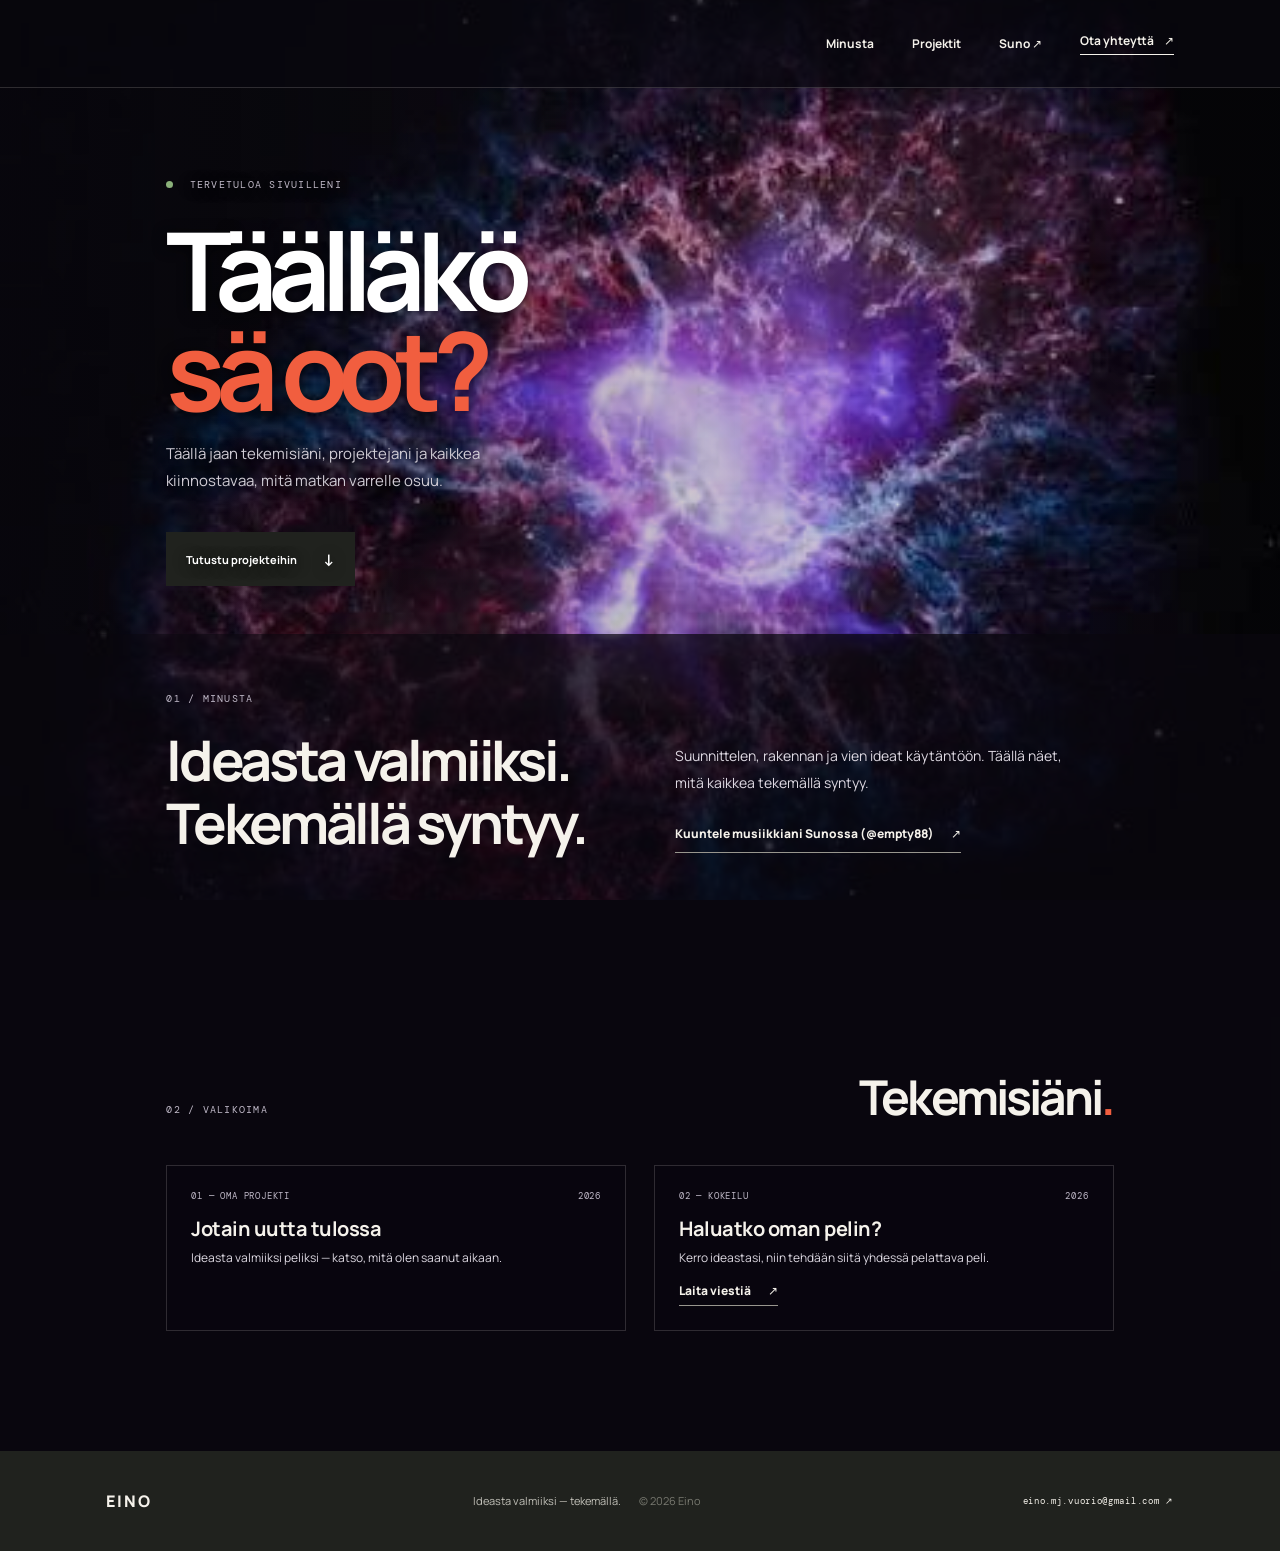
==== commit a473d42f: "Update welcome and add Suno profile" ====
--- a/index.html
+++ b/index.html
@@ -16,6 +16,7 @@
       <nav aria-label="Päänavigaatio">
         <a href="#minusta">Minusta</a>
         <a href="#projektit">Projektit</a>
+        <a href="https://suno.com/@empty88">Suno ↗</a>
         <a class="nav-contact" href="mailto:eino.mj.vuorio@gmail.com">Ota yhteyttä <span>↗</span></a>
       </nav>
     </header>
@@ -24,7 +25,7 @@
       <section class="hero" id="alku">
         <div class="hero-copy">
           <p class="eyebrow"><span class="status-dot"></span> TERVETULOA SIVUILLENI</p>
-          <h1>Moi, olen<br /><span>Eino.</span></h1>
+          <h1>Täälläkö<br /><span>sä oot?</span></h1>
           <p class="intro">Täällä jaan tekemisiäni, projektejani ja kaikkea kiinnostavaa, mitä matkan varrelle osuu.</p>
           <a class="button" href="#projektit">Tutustu projekteihin <span>↓</span></a>
         </div>
@@ -36,6 +37,7 @@
           <h2>Ideasta valmiiksi.<br />Tekemällä syntyy.</h2>
           <div>
             <p>Suunnittelen, rakennan ja vien ideat käytäntöön. Täällä näet, mitä kaikkea tekemällä syntyy.</p>
+            <a class="text-link" href="https://suno.com/@empty88">Kuuntele musiikkiani Sunossa (@empty88) <span>↗</span></a>
           </div>
         </div>
       </section>
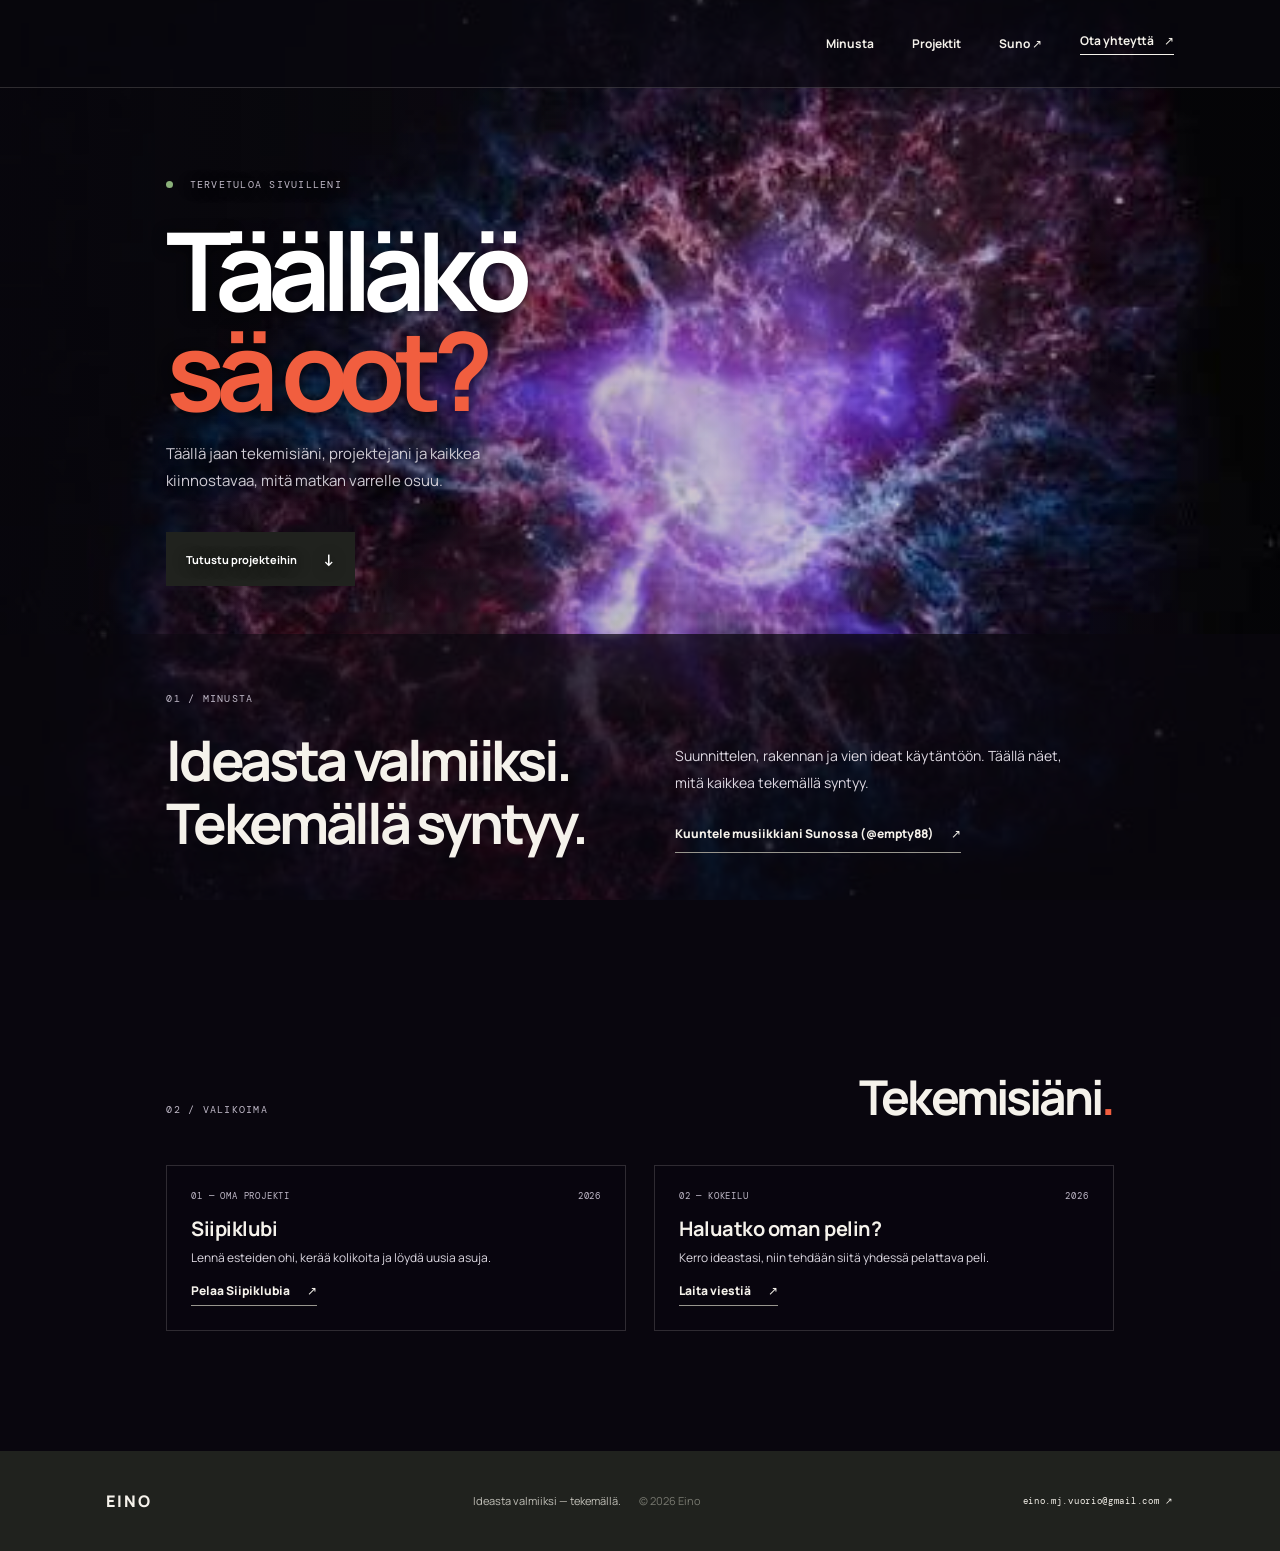
==== commit a46798b7: "Lisää Siipiklubi-peli kotisivuille" ====
--- a/index.html
+++ b/index.html
@@ -50,8 +50,9 @@
         <div class="project-grid">
           <article class="project-card">
             <div class="project-meta"><span>01 — OMA PROJEKTI</span><span>2026</span></div>
-            <h3>Jotain uutta tulossa</h3>
-            <p>Ideasta valmiiksi peliksi — katso, mitä olen saanut aikaan.</p>
+            <h3>Siipiklubi</h3>
+            <p>Lennä esteiden ohi, kerää kolikoita ja löydä uusia asuja.</p>
+            <a class="text-link" href="siipiklubi.html">Pelaa Siipiklubia <span>↗</span></a>
           </article>
           <article class="project-card">
             <div class="project-meta"><span>02 — KOKEILU</span><span>2026</span></div>
